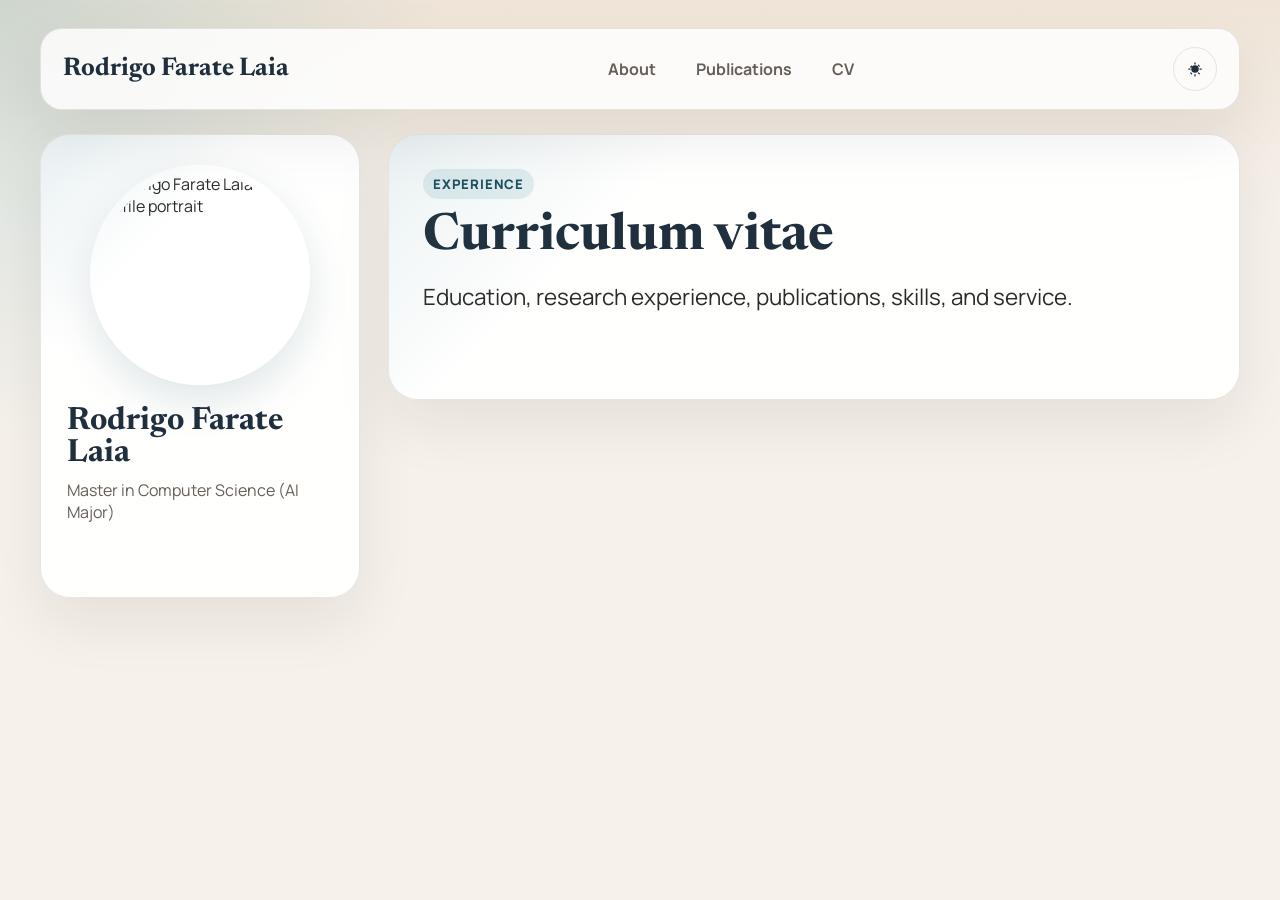
==== cv.html @ d70b2042 "website" ====
<!DOCTYPE html>
<html lang="en">
  <head>
    <meta charset="UTF-8" />
    <meta name="viewport" content="width=device-width, initial-scale=1.0" />
    <title>CV | Rodrigo Farate Laia</title>
    <meta
      name="description"
      content="Curriculum vitae of Rodrigo Farate Laia."
    />
    <link rel="preconnect" href="https://fonts.googleapis.com" />
    <link rel="preconnect" href="https://fonts.gstatic.com" crossorigin />
    <link
      href="https://fonts.googleapis.com/css2?family=Manrope:wght@400;500;700;800&family=Newsreader:opsz,wght@6..72,600;6..72,700&display=swap"
      rel="stylesheet"
    />
    <link rel="stylesheet" href="assets/css/site.css" />
    <script type="module" src="assets/js/main.js"></script>
  </head>
  <body data-page="cv">
    <div class="site-shell">
      <header class="topbar">
        <a class="brand" href="index.html" data-site-name>Rodrigo Farate Laia</a>
        <nav class="nav-links" aria-label="Primary">
          <a href="index.html" data-nav="home">About</a>
          <a href="publications.html" data-nav="publications">Publications</a>
          <a href="cv.html" data-nav="cv">CV</a>
        </nav>
        <button
          class="theme-toggle"
          type="button"
          aria-label="Toggle color theme"
          data-theme-toggle
        >
          <svg
            class="theme-toggle__icon"
            viewBox="0 0 24 24"
            aria-hidden="true"
          >
            <path
              d="M12 3.75a.75.75 0 0 1 .75.75v1.5a.75.75 0 0 1-1.5 0V4.5a.75.75 0 0 1 .75-.75Zm0 12.75a4.5 4.5 0 1 0 0-9 4.5 4.5 0 0 0 0 9Zm7.5-5.25a.75.75 0 0 1 0 1.5H18a.75.75 0 0 1 0-1.5h1.5Zm-13.5 0a.75.75 0 0 1 0 1.5H4.5a.75.75 0 0 1 0-1.5H6Zm9.546-4.296a.75.75 0 0 1 1.061 0l1.06 1.06a.75.75 0 1 1-1.06 1.061l-1.06-1.06a.75.75 0 0 1 0-1.061Zm-9.193 9.193a.75.75 0 0 1 1.06 0l1.061 1.06a.75.75 0 0 1-1.06 1.061l-1.061-1.06a.75.75 0 0 1 0-1.061Zm11.314 1.06a.75.75 0 1 1-1.06 1.061l-1.061-1.06a.75.75 0 0 1 1.06-1.061l1.061 1.06Zm-9.193-9.193a.75.75 0 0 1 0 1.061l-1.06 1.06a.75.75 0 0 1-1.061-1.06l1.06-1.061a.75.75 0 0 1 1.061 0ZM12 18a.75.75 0 0 1 .75.75v1.5a.75.75 0 0 1-1.5 0v-1.5A.75.75 0 0 1 12 18Z"
            />
          </svg>
        </button>
      </header>

      <main class="page-layout">
        <aside class="sidebar">
          <section class="profile-card">
            <div class="avatar-frame">
              <img
                class="avatar-image"
                src="Rodrigo_Laia.jpg"
                alt="Rodrigo Farate Laia profile portrait"
                data-profile-image
              />
            </div>
            <h1 class="profile-name" data-profile-name>Rodrigo Farate Laia</h1>
            <p class="profile-role" data-profile-title>
              Master in Computer Science (AI Major)
            </p>
            <ul class="meta-list" data-profile-meta></ul>
            <div class="social-links" data-profile-links></div>
          </section>
        </aside>

        <section class="content-card">
          <span class="eyebrow">Experience</span>
          <h2 class="section-title">Curriculum vitae</h2>
          <p class="lead">
            Education, research experience, publications, skills, and service.
          </p>
          <div class="content-actions" data-cv-actions></div>
          <div class="cv-sections" data-cv-sections></div>
        </section>
      </main>
    </div>
  </body>
</html>
---- assets/css/site.css ----
:root {
  color-scheme: light;
  --bg: #f6f1eb;
  --bg-accent: #efe4d7;
  --surface: rgba(255, 255, 255, 0.82);
  --surface-strong: rgba(255, 255, 255, 0.95);
  --border: rgba(66, 52, 36, 0.12);
  --text: #2c2a27;
  --muted: #665f57;
  --heading: #1f2f3d;
  --accent: #2f7b8d;
  --accent-strong: #194d5e;
  --shadow: 0 24px 60px rgba(26, 22, 18, 0.08);
  --avatar-ring: rgba(255, 255, 255, 0.88);
}

[data-theme="dark"] {
  color-scheme: dark;
  --bg: #121616;
  --bg-accent: #172225;
  --surface: rgba(19, 27, 29, 0.82);
  --surface-strong: rgba(19, 27, 29, 0.95);
  --border: rgba(205, 218, 222, 0.14);
  --text: #e8ecec;
  --muted: #a8b7b9;
  --heading: #f4f6f6;
  --accent: #7dd4e4;
  --accent-strong: #c4eef6;
  --shadow: 0 30px 70px rgba(0, 0, 0, 0.35);
  --avatar-ring: rgba(18, 22, 22, 0.88);
}

*,
*::before,
*::after {
  box-sizing: border-box;
}

html {
  scroll-behavior: smooth;
}

body {
  margin: 0;
  min-height: 100vh;
  font-family: "Manrope", sans-serif;
  color: var(--text);
  background:
    radial-gradient(circle at top left, rgba(89, 163, 171, 0.22), transparent 28%),
    linear-gradient(180deg, var(--bg-accent) 0%, var(--bg) 24%, var(--bg) 100%);
}

a {
  color: inherit;
  text-decoration: none;
}

.lead a,
.prose a,
.publication-card a:not(.chip-link),
.cv-entry a {
  color: var(--accent);
  text-decoration: underline;
  text-decoration-thickness: 1.5px;
  text-underline-offset: 0.16em;
}

img {
  display: block;
  max-width: 100%;
}

.site-shell {
  width: min(1200px, calc(100% - 32px));
  margin: 0 auto;
  padding: 28px 0 56px;
}

.topbar {
  position: sticky;
  top: 16px;
  z-index: 10;
  display: flex;
  align-items: center;
  justify-content: space-between;
  gap: 20px;
  margin-bottom: 24px;
  padding: 18px 22px;
  border: 1px solid var(--border);
  border-radius: 22px;
  background: var(--surface);
  backdrop-filter: blur(18px);
  box-shadow: var(--shadow);
}

.brand {
  font-family: "Newsreader", serif;
  font-size: clamp(1.45rem, 2vw, 1.85rem);
  font-weight: 700;
  color: var(--heading);
}

.nav-links {
  display: flex;
  align-items: center;
  gap: 12px;
  flex-wrap: wrap;
}

.nav-links a {
  padding: 10px 14px;
  border-radius: 999px;
  color: var(--muted);
  font-weight: 700;
  transition: background-color 180ms ease, color 180ms ease, transform 180ms ease;
}

.nav-links a:hover,
.nav-links a[aria-current="page"] {
  color: var(--heading);
  background: rgba(47, 123, 141, 0.1);
}

.theme-toggle {
  display: inline-flex;
  align-items: center;
  justify-content: center;
  width: 44px;
  height: 44px;
  border: 1px solid var(--border);
  border-radius: 50%;
  background: transparent;
  color: var(--heading);
  cursor: pointer;
  transition: transform 180ms ease, background-color 180ms ease;
}

.theme-toggle:hover {
  transform: translateY(-1px);
  background: rgba(47, 123, 141, 0.08);
}

.theme-toggle__icon {
  width: 20px;
  height: 20px;
  fill: currentColor;
}

.page-layout {
  display: grid;
  grid-template-columns: minmax(260px, 320px) minmax(0, 1fr);
  gap: 28px;
  align-items: start;
}

.sidebar {
  position: sticky;
  top: 120px;
}

.profile-card,
.content-card {
  position: relative;
  overflow: hidden;
  border: 1px solid var(--border);
  border-radius: 30px;
  background: var(--surface-strong);
  box-shadow: var(--shadow);
}

.profile-card {
  padding: 30px 26px 26px;
}

.profile-card::before,
.content-card::before {
  content: "";
  position: absolute;
  inset: 0;
  background: linear-gradient(135deg, rgba(47, 123, 141, 0.1), transparent 28%);
  pointer-events: none;
}

.avatar-frame {
  width: min(220px, 100%);
  aspect-ratio: 1;
  margin: 0 auto 20px;
  padding: 8px;
  border-radius: 50%;
  background: var(--avatar-ring);
  box-shadow: 0 16px 42px rgba(25, 77, 94, 0.14);
}

.avatar-image {
  width: 100%;
  height: 100%;
  object-fit: cover;
  border-radius: 50%;
}

.profile-name {
  margin: 0;
  font-family: "Newsreader", serif;
  font-size: 2rem;
  line-height: 1;
  color: var(--heading);
}

.profile-role {
  margin: 10px 0 24px;
  color: var(--muted);
  font-size: 1rem;
}

.meta-list {
  display: grid;
  gap: 12px;
  padding: 0;
  margin: 0 0 24px;
  list-style: none;
}

.meta-list li,
.social-links a {
  display: flex;
  align-items: center;
  gap: 12px;
  color: var(--muted);
}

.meta-icon,
.social-icon {
  width: 18px;
  height: 18px;
  fill: currentColor;
  flex: 0 0 auto;
}

.social-links {
  display: grid;
  gap: 10px;
}

.social-links a:hover {
  color: var(--accent-strong);
}

.content-card {
  padding: 34px;
}

.content-actions {
  display: flex;
  gap: 12px;
  flex-wrap: wrap;
  margin: 0 0 26px;
}

.eyebrow {
  display: inline-flex;
  margin-bottom: 12px;
  padding: 6px 10px;
  border-radius: 999px;
  background: rgba(47, 123, 141, 0.12);
  color: var(--accent-strong);
  font-size: 0.82rem;
  font-weight: 800;
  letter-spacing: 0.06em;
  text-transform: uppercase;
}

.section-title {
  margin: 0 0 16px;
  font-family: "Newsreader", serif;
  font-size: clamp(2.3rem, 4vw, 3.2rem);
  line-height: 1.02;
  color: var(--heading);
}

.lead {
  margin: 0 0 24px;
  font-size: clamp(1.12rem, 2vw, 1.4rem);
  line-height: 1.6;
  color: var(--text);
}

.prose p,
.publication-card p,
.cv-entry p {
  margin: 0 0 20px;
  color: var(--muted);
  font-size: 1.05rem;
  line-height: 1.8;
}

.prose p:last-child,
.publication-card p:last-child,
.cv-entry p:last-child {
  margin-bottom: 0;
}

.publication-list,
.cv-sections {
  display: grid;
  gap: 18px;
}

.publication-card,
.cv-section {
  padding: 22px;
  border: 1px solid var(--border);
  border-radius: 22px;
  background: rgba(255, 255, 255, 0.32);
}

[data-theme="dark"] .publication-card,
[data-theme="dark"] .cv-section {
  background: rgba(12, 18, 19, 0.42);
}

.publication-card h3,
.cv-section h3 {
  margin: 0 0 8px;
  font-size: 1.15rem;
  line-height: 1.45;
  color: var(--heading);
}

.publication-meta {
  margin-bottom: 14px;
  font-size: 0.96rem;
  color: var(--muted);
}

.publication-links {
  display: flex;
  gap: 10px;
  flex-wrap: wrap;
}

.chip-link {
  display: inline-flex;
  align-items: center;
  justify-content: center;
  padding: 8px 12px;
  border-radius: 999px;
  background: rgba(47, 123, 141, 0.12);
  color: var(--accent-strong);
  font-size: 0.92rem;
  font-weight: 800;
}

.primary-link {
  display: inline-flex;
  align-items: center;
  justify-content: center;
  padding: 10px 14px;
  border-radius: 999px;
  background: var(--heading);
  color: #fff;
  font-size: 0.95rem;
  font-weight: 800;
}

[data-theme="dark"] .primary-link {
  color: #0f1414;
  background: var(--accent-strong);
}

.cv-section + .cv-section {
  margin-top: 2px;
}

.cv-entry + .cv-entry {
  margin-top: 18px;
  padding-top: 18px;
  border-top: 1px solid var(--border);
}

.cv-entry__header {
  display: flex;
  justify-content: space-between;
  gap: 16px;
  flex-wrap: wrap;
  margin-bottom: 6px;
}

.cv-entry__title {
  font-weight: 800;
  color: var(--heading);
}

.cv-entry__place {
  font-weight: 700;
  color: var(--muted);
}

.cv-entry__period {
  color: var(--muted);
  font-weight: 700;
}

.cv-detail-list {
  margin: 0;
  padding-left: 20px;
  color: var(--muted);
}

.cv-detail-list li + li {
  margin-top: 8px;
}

@media (max-width: 920px) {
  .topbar {
    flex-wrap: wrap;
    justify-content: center;
  }

  .brand {
    width: 100%;
    text-align: center;
  }

  .page-layout {
    grid-template-columns: 1fr;
  }

  .sidebar {
    position: static;
  }
}

@media (max-width: 640px) {
  .site-shell {
    width: min(100% - 20px, 1200px);
    padding-top: 18px;
  }

  .topbar,
  .content-card,
  .profile-card {
    border-radius: 24px;
  }

  .content-card {
    padding: 26px 20px;
  }

  .nav-links {
    justify-content: center;
  }
}
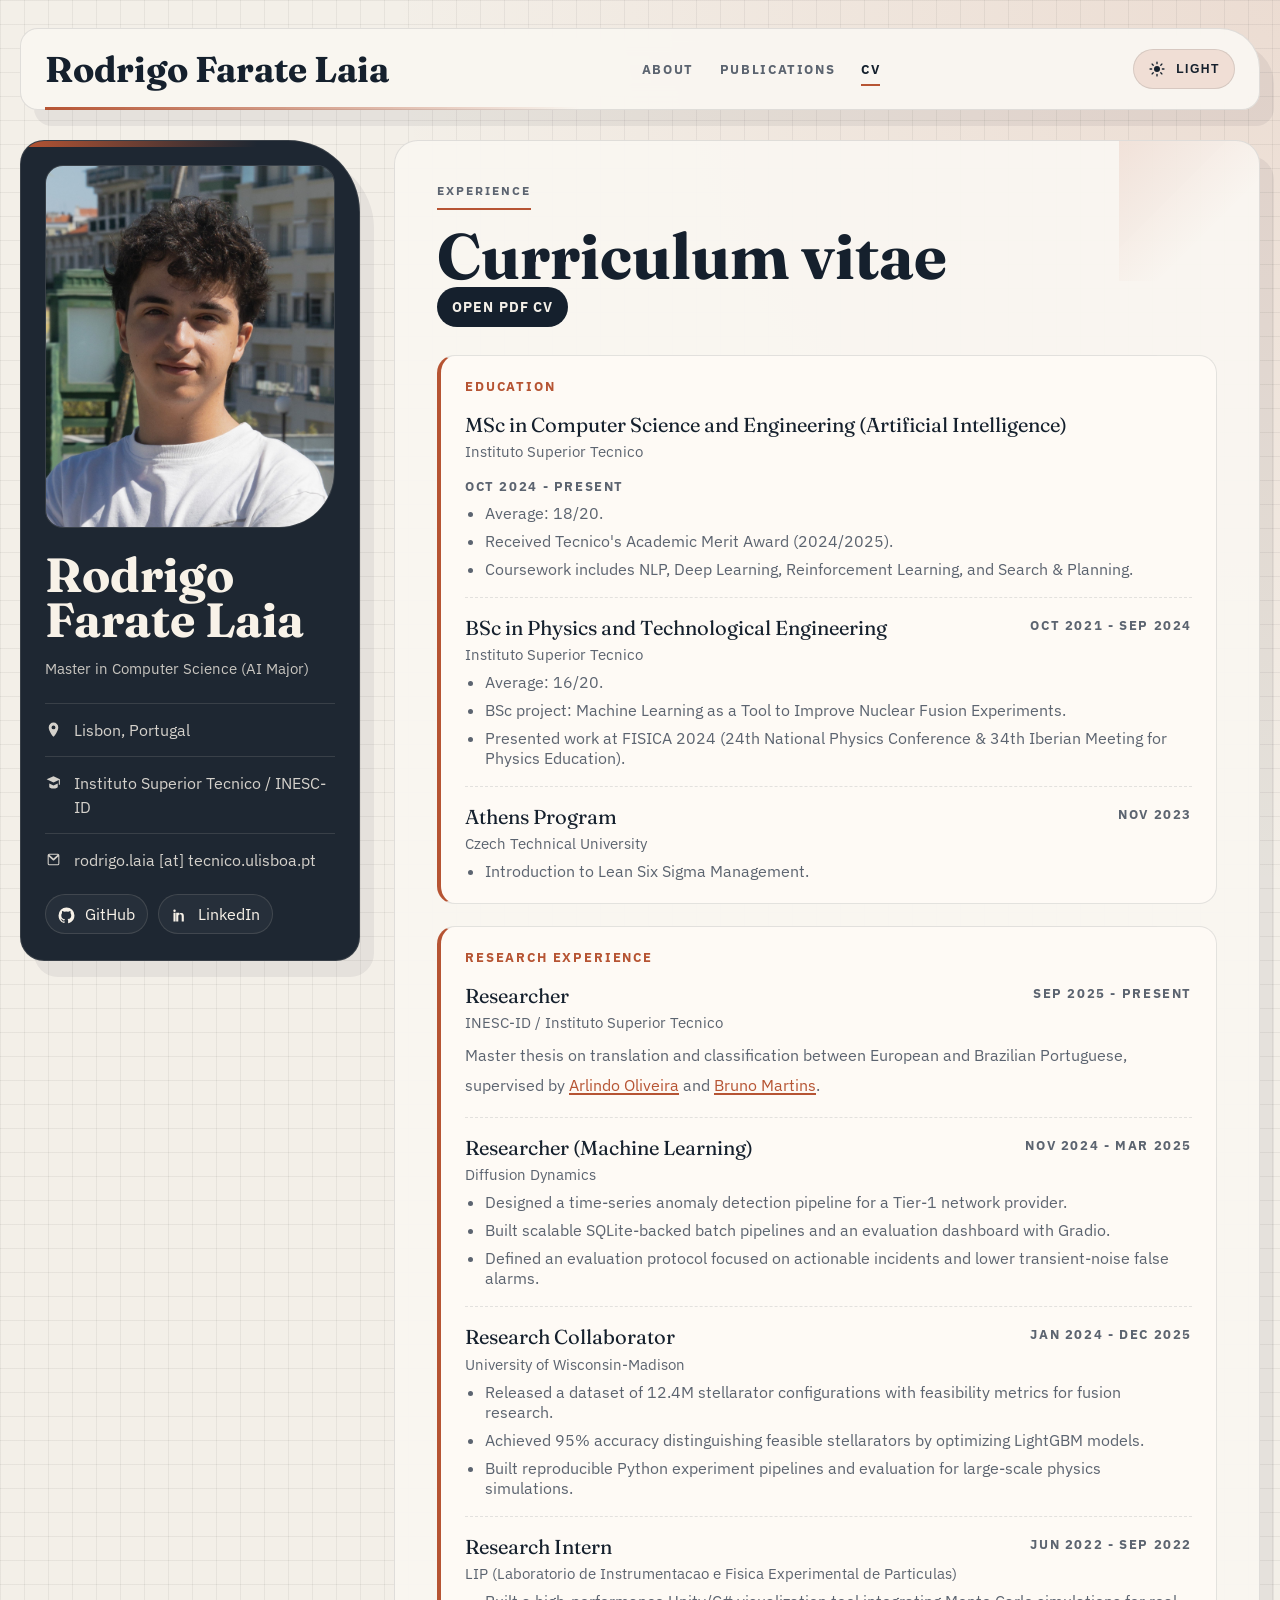
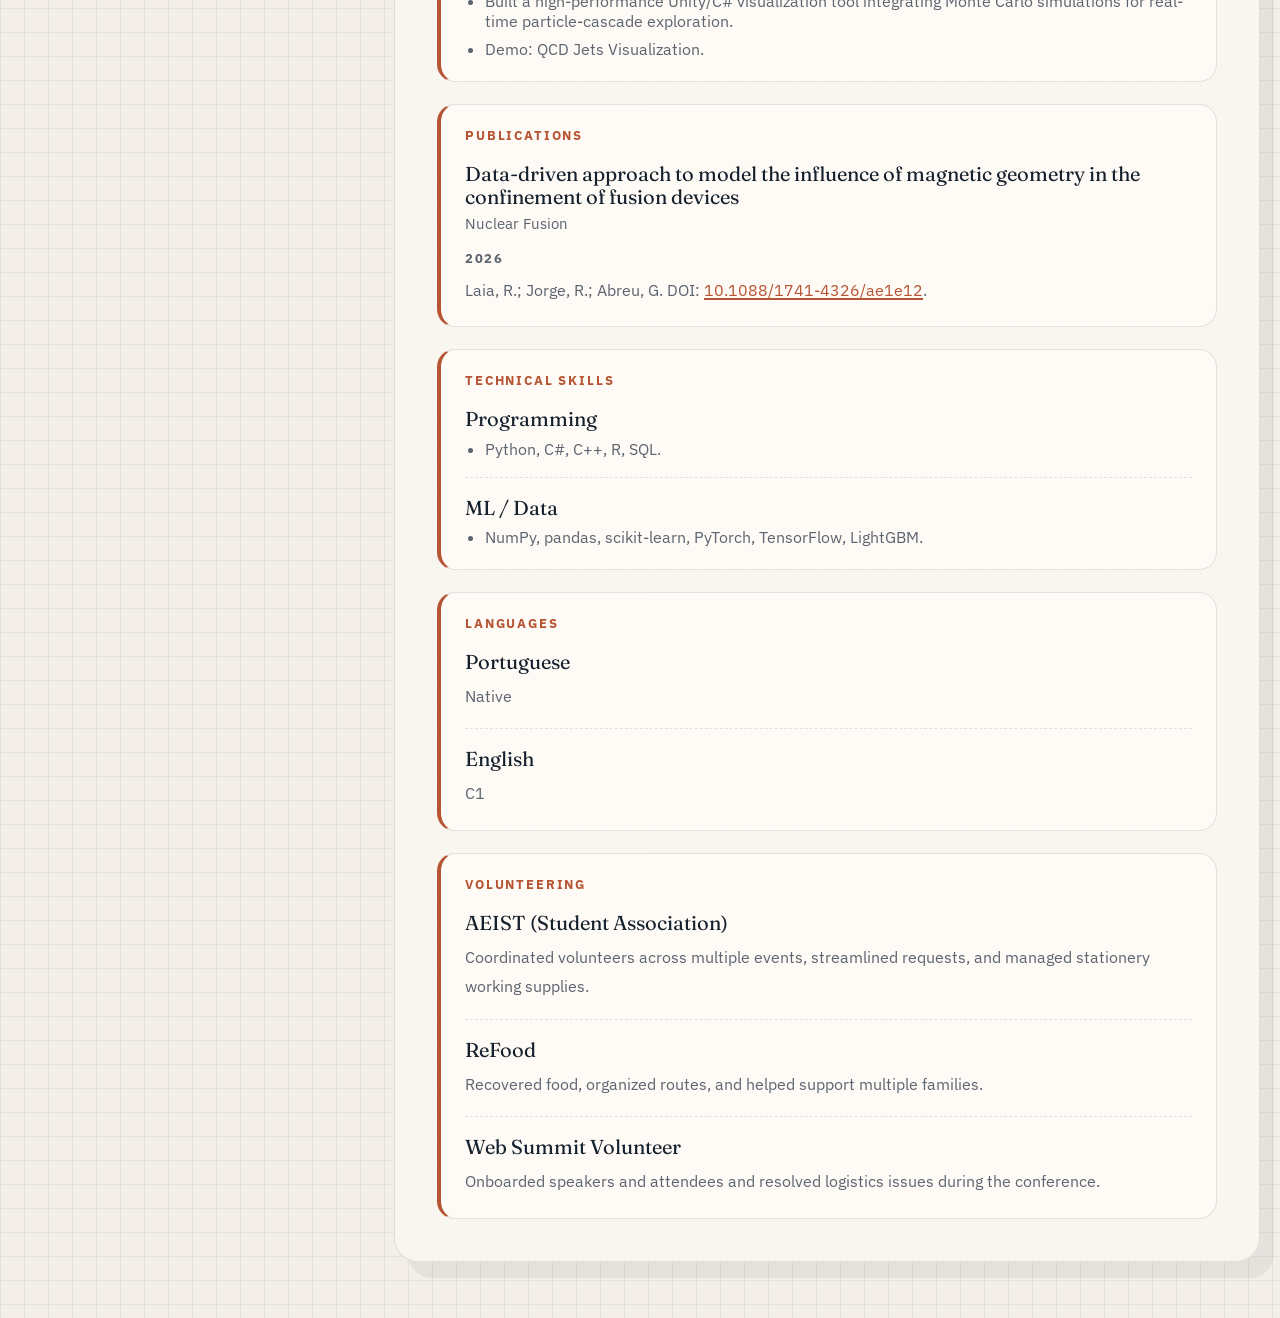
==== commit ed5bd2ee: "webiste tweaks" ====
--- a/cv.html
+++ b/cv.html
@@ -6,12 +6,12 @@
     <title>CV | Rodrigo Farate Laia</title>
     <meta
       name="description"
-      content="Curriculum vitae of Rodrigo Farate Laia."
+      content="Curriculum Vitae"
     />
     <link rel="preconnect" href="https://fonts.googleapis.com" />
     <link rel="preconnect" href="https://fonts.gstatic.com" crossorigin />
     <link
-      href="https://fonts.googleapis.com/css2?family=Manrope:wght@400;500;700;800&family=Newsreader:opsz,wght@6..72,600;6..72,700&display=swap"
+      href="https://fonts.googleapis.com/css2?family=Fraunces:opsz,wght@9..144,600;9..144,700&family=IBM+Plex+Sans:wght@400;500;600;700&display=swap"
       rel="stylesheet"
     />
     <link rel="stylesheet" href="assets/css/site.css" />
@@ -32,15 +32,8 @@
           aria-label="Toggle color theme"
           data-theme-toggle
         >
-          <svg
-            class="theme-toggle__icon"
-            viewBox="0 0 24 24"
-            aria-hidden="true"
-          >
-            <path
-              d="M12 3.75a.75.75 0 0 1 .75.75v1.5a.75.75 0 0 1-1.5 0V4.5a.75.75 0 0 1 .75-.75Zm0 12.75a4.5 4.5 0 1 0 0-9 4.5 4.5 0 0 0 0 9Zm7.5-5.25a.75.75 0 0 1 0 1.5H18a.75.75 0 0 1 0-1.5h1.5Zm-13.5 0a.75.75 0 0 1 0 1.5H4.5a.75.75 0 0 1 0-1.5H6Zm9.546-4.296a.75.75 0 0 1 1.061 0l1.06 1.06a.75.75 0 1 1-1.06 1.061l-1.06-1.06a.75.75 0 0 1 0-1.061Zm-9.193 9.193a.75.75 0 0 1 1.06 0l1.061 1.06a.75.75 0 0 1-1.06 1.061l-1.061-1.06a.75.75 0 0 1 0-1.061Zm11.314 1.06a.75.75 0 1 1-1.06 1.061l-1.061-1.06a.75.75 0 0 1 1.06-1.061l1.061 1.06Zm-9.193-9.193a.75.75 0 0 1 0 1.061l-1.06 1.06a.75.75 0 0 1-1.061-1.06l1.06-1.061a.75.75 0 0 1 1.061 0ZM12 18a.75.75 0 0 1 .75.75v1.5a.75.75 0 0 1-1.5 0v-1.5A.75.75 0 0 1 12 18Z"
-            />
-          </svg>
+          <span class="theme-toggle__icon-wrap" data-theme-icon aria-hidden="true"></span>
+          <span class="theme-toggle__text" data-theme-label>Light</span>
         </button>
       </header>
 
@@ -67,9 +60,7 @@
         <section class="content-card">
           <span class="eyebrow">Experience</span>
           <h2 class="section-title">Curriculum vitae</h2>
-          <p class="lead">
-            Education, research experience, publications, skills, and service.
-          </p>
+
           <div class="content-actions" data-cv-actions></div>
           <div class="cv-sections" data-cv-sections></div>
         </section>
--- a/assets/css/site.css
+++ b/assets/css/site.css
@@ -1,33 +1,37 @@
 :root {
   color-scheme: light;
-  --bg: #f6f1eb;
-  --bg-accent: #efe4d7;
-  --surface: rgba(255, 255, 255, 0.82);
-  --surface-strong: rgba(255, 255, 255, 0.95);
-  --border: rgba(66, 52, 36, 0.12);
-  --text: #2c2a27;
-  --muted: #665f57;
-  --heading: #1f2f3d;
-  --accent: #2f7b8d;
-  --accent-strong: #194d5e;
-  --shadow: 0 24px 60px rgba(26, 22, 18, 0.08);
-  --avatar-ring: rgba(255, 255, 255, 0.88);
+  --bg: #f3efe8;
+  --grid: rgba(24, 28, 33, 0.06);
+  --surface: rgba(249, 246, 241, 0.96);
+  --surface-soft: rgba(255, 252, 247, 0.78);
+  --panel: #1e2732;
+  --panel-border: rgba(255, 244, 228, 0.12);
+  --panel-text: #f8f2e8;
+  --text: #28303a;
+  --muted: #5c6470;
+  --heading: #15202d;
+  --accent: #b65433;
+  --accent-soft: rgba(182, 84, 51, 0.14);
+  --border: rgba(33, 41, 52, 0.12);
+  --shadow: 14px 16px 0 rgba(24, 28, 33, 0.06);
 }
 
 [data-theme="dark"] {
   color-scheme: dark;
-  --bg: #121616;
-  --bg-accent: #172225;
-  --surface: rgba(19, 27, 29, 0.82);
-  --surface-strong: rgba(19, 27, 29, 0.95);
-  --border: rgba(205, 218, 222, 0.14);
-  --text: #e8ecec;
-  --muted: #a8b7b9;
-  --heading: #f4f6f6;
-  --accent: #7dd4e4;
-  --accent-strong: #c4eef6;
-  --shadow: 0 30px 70px rgba(0, 0, 0, 0.35);
-  --avatar-ring: rgba(18, 22, 22, 0.88);
+  --bg: #0f141a;
+  --grid: rgba(255, 245, 232, 0.05);
+  --surface: rgba(19, 26, 35, 0.95);
+  --surface-soft: rgba(26, 35, 45, 0.9);
+  --panel: #171d25;
+  --panel-border: rgba(255, 244, 228, 0.08);
+  --panel-text: #f4ebde;
+  --text: #e6e0d7;
+  --muted: #a8a098;
+  --heading: #fff7ef;
+  --accent: #ef8a62;
+  --accent-soft: rgba(239, 138, 98, 0.16);
+  --border: rgba(255, 245, 232, 0.12);
+  --shadow: 18px 18px 0 rgba(0, 0, 0, 0.22);
 }
 
 *,
@@ -43,11 +47,14 @@
 body {
   margin: 0;
   min-height: 100vh;
-  font-family: "Manrope", sans-serif;
+  font-family: "IBM Plex Sans", sans-serif;
   color: var(--text);
   background:
-    radial-gradient(circle at top left, rgba(89, 163, 171, 0.22), transparent 28%),
-    linear-gradient(180deg, var(--bg-accent) 0%, var(--bg) 24%, var(--bg) 100%);
+    linear-gradient(var(--grid) 1px, transparent 1px),
+    linear-gradient(90deg, var(--grid) 1px, transparent 1px),
+    radial-gradient(circle at top right, rgba(182, 84, 51, 0.12), transparent 28%),
+    var(--bg);
+  background-size: 24px 24px, 24px 24px, auto, auto;
 }
 
 a {
@@ -62,7 +69,7 @@
   color: var(--accent);
   text-decoration: underline;
   text-decoration-thickness: 1.5px;
-  text-underline-offset: 0.16em;
+  text-underline-offset: 0.14em;
 }
 
 img {
@@ -71,65 +78,96 @@
 }
 
 .site-shell {
-  width: min(1200px, calc(100% - 32px));
+  width: min(1280px, calc(100% - 40px));
   margin: 0 auto;
   padding: 28px 0 56px;
 }
 
 .topbar {
   position: sticky;
-  top: 16px;
-  z-index: 10;
-  display: flex;
+  top: 18px;
+  z-index: 20;
+  display: grid;
+  grid-template-columns: auto 1fr auto;
   align-items: center;
-  justify-content: space-between;
-  gap: 20px;
-  margin-bottom: 24px;
-  padding: 18px 22px;
+  gap: 24px;
+  margin-bottom: 30px;
+  padding: 20px 24px;
   border: 1px solid var(--border);
-  border-radius: 22px;
+  border-radius: 18px 40px 18px 18px;
   background: var(--surface);
-  backdrop-filter: blur(18px);
   box-shadow: var(--shadow);
+  backdrop-filter: blur(10px);
+}
+
+.topbar::after {
+  content: "";
+  position: absolute;
+  left: 24px;
+  right: 24px;
+  bottom: -1px;
+  height: 3px;
+  background: linear-gradient(90deg, var(--accent), transparent 45%);
 }
 
 .brand {
-  font-family: "Newsreader", serif;
-  font-size: clamp(1.45rem, 2vw, 1.85rem);
-  font-weight: 700;
+  font-family: "Fraunces", serif;
+  font-size: clamp(1.8rem, 2.8vw, 2.5rem);
+  font-weight: 700;
+  line-height: 0.95;
   color: var(--heading);
 }
 
 .nav-links {
   display: flex;
   align-items: center;
-  gap: 12px;
+  justify-content: center;
+  gap: 26px;
   flex-wrap: wrap;
 }
 
 .nav-links a {
-  padding: 10px 14px;
-  border-radius: 999px;
-  color: var(--muted);
-  font-weight: 700;
-  transition: background-color 180ms ease, color 180ms ease, transform 180ms ease;
+  position: relative;
+  padding: 8px 0;
+  color: var(--muted);
+  font-size: 0.84rem;
+  font-weight: 700;
+  letter-spacing: 0.12em;
+  text-transform: uppercase;
+  transition: color 180ms ease;
+}
+
+.nav-links a::after {
+  content: "";
+  position: absolute;
+  left: 0;
+  bottom: 0;
+  width: 100%;
+  height: 2px;
+  background: var(--accent);
+  transform: scaleX(0);
+  transform-origin: left;
+  transition: transform 180ms ease;
 }
 
 .nav-links a:hover,
 .nav-links a[aria-current="page"] {
   color: var(--heading);
-  background: rgba(47, 123, 141, 0.1);
+}
+
+.nav-links a:hover::after,
+.nav-links a[aria-current="page"]::after {
+  transform: scaleX(1);
 }
 
 .theme-toggle {
   display: inline-flex;
   align-items: center;
-  justify-content: center;
-  width: 44px;
-  height: 44px;
+  gap: 10px;
+  padding: 10px 14px;
   border: 1px solid var(--border);
-  border-radius: 50%;
-  background: transparent;
+  border-radius: 999px;
+  background: var(--accent-soft);
   color: var(--heading);
   cursor: pointer;
   transition: transform 180ms ease, background-color 180ms ease;
@@ -137,159 +175,217 @@
 
 .theme-toggle:hover {
   transform: translateY(-1px);
-  background: rgba(47, 123, 141, 0.08);
+}
+
+.theme-toggle__icon-wrap {
+  display: inline-flex;
+  align-items: center;
+  justify-content: center;
+  width: 18px;
+  height: 18px;
 }
 
 .theme-toggle__icon {
-  width: 20px;
-  height: 20px;
+  width: 18px;
+  height: 18px;
+  fill: none;
+  stroke: currentColor;
+  stroke-width: 1.8;
+  stroke-linecap: round;
+  stroke-linejoin: round;
+}
+
+.theme-toggle__icon circle:first-child {
   fill: currentColor;
+  stroke: none;
+}
+
+.theme-toggle__text {
+  font-size: 0.76rem;
+  font-weight: 700;
+  letter-spacing: 0.12em;
+  text-transform: uppercase;
 }
 
 .page-layout {
   display: grid;
-  grid-template-columns: minmax(260px, 320px) minmax(0, 1fr);
-  gap: 28px;
+  grid-template-columns: minmax(280px, 340px) minmax(0, 1fr);
+  gap: 34px;
   align-items: start;
 }
 
 .sidebar {
   position: sticky;
-  top: 120px;
-}
-
-.profile-card,
-.content-card {
+  top: 126px;
+}
+
+.profile-card {
   position: relative;
   overflow: hidden;
-  border: 1px solid var(--border);
-  border-radius: 30px;
-  background: var(--surface-strong);
+  padding: 24px 24px 26px;
+  border: 1px solid var(--panel-border);
+  border-radius: 24px 72px 24px 24px;
+  background: var(--panel);
+  color: var(--panel-text);
   box-shadow: var(--shadow);
 }
 
-.profile-card {
-  padding: 30px 26px 26px;
-}
-
-.profile-card::before,
-.content-card::before {
+.profile-card::before {
   content: "";
   position: absolute;
-  inset: 0;
-  background: linear-gradient(135deg, rgba(47, 123, 141, 0.1), transparent 28%);
-  pointer-events: none;
+  inset: 0 0 auto 0;
+  height: 6px;
+  background: linear-gradient(90deg, var(--accent), transparent 70%);
 }
 
 .avatar-frame {
-  width: min(220px, 100%);
-  aspect-ratio: 1;
-  margin: 0 auto 20px;
-  padding: 8px;
-  border-radius: 50%;
-  background: var(--avatar-ring);
-  box-shadow: 0 16px 42px rgba(25, 77, 94, 0.14);
+  width: 100%;
+  aspect-ratio: 4 / 5;
+  margin: 0 0 24px;
+  overflow: hidden;
+  border: 1px solid var(--panel-border);
+  border-radius: 18px 18px 56px 18px;
 }
 
 .avatar-image {
   width: 100%;
   height: 100%;
   object-fit: cover;
-  border-radius: 50%;
 }
 
 .profile-name {
   margin: 0;
-  font-family: "Newsreader", serif;
-  font-size: 2rem;
-  line-height: 1;
-  color: var(--heading);
+  font-family: "Fraunces", serif;
+  font-size: clamp(2.1rem, 4vw, 3rem);
+  line-height: 0.95;
+  color: var(--panel-text);
 }
 
 .profile-role {
-  margin: 10px 0 24px;
-  color: var(--muted);
-  font-size: 1rem;
+  margin: 14px 0 24px;
+  color: rgba(248, 242, 232, 0.78);
+  font-size: 0.95rem;
+  line-height: 1.5;
 }
 
 .meta-list {
   display: grid;
+  gap: 14px;
+  padding: 0;
+  margin: 0 0 22px;
+  list-style: none;
+}
+
+.meta-list li {
+  display: flex;
+  align-items: flex-start;
   gap: 12px;
-  padding: 0;
-  margin: 0 0 24px;
-  list-style: none;
-}
-
-.meta-list li,
-.social-links a {
-  display: flex;
-  align-items: center;
-  gap: 12px;
-  color: var(--muted);
+  padding-top: 14px;
+  border-top: 1px solid var(--panel-border);
+  color: rgba(248, 242, 232, 0.84);
+  line-height: 1.5;
+}
+
+.meta-list li a {
+  text-decoration: underline;
+  text-decoration-thickness: 1px;
+  text-underline-offset: 0.16em;
 }
 
 .meta-icon,
 .social-icon {
-  width: 18px;
-  height: 18px;
+  width: 17px;
+  height: 17px;
+  flex: 0 0 auto;
   fill: currentColor;
-  flex: 0 0 auto;
+  margin-top: 3px;
 }
 
 .social-links {
-  display: grid;
+  display: flex;
+  flex-wrap: wrap;
   gap: 10px;
 }
 
+.social-links a {
+  display: inline-flex;
+  align-items: center;
+  gap: 10px;
+  padding: 9px 12px;
+  border: 1px solid var(--panel-border);
+  border-radius: 999px;
+  color: var(--panel-text);
+  background: rgba(255, 255, 255, 0.04);
+  transition: background-color 180ms ease, border-color 180ms ease;
+}
+
 .social-links a:hover {
-  color: var(--accent-strong);
+  border-color: rgba(255, 255, 255, 0.2);
+  background: rgba(255, 255, 255, 0.08);
 }
 
 .content-card {
-  padding: 34px;
+  position: relative;
+  overflow: hidden;
+  padding: 38px 42px 42px;
+  border: 1px solid var(--border);
+  border-radius: 24px;
+  background: var(--surface);
+  box-shadow: var(--shadow);
+}
+
+.content-card::before {
+  content: "";
+  position: absolute;
+  top: 0;
+  right: 0;
+  width: 140px;
+  height: 140px;
+  background: linear-gradient(135deg, rgba(182, 84, 51, 0.12), transparent 65%);
 }
 
 .content-actions {
   display: flex;
   gap: 12px;
   flex-wrap: wrap;
-  margin: 0 0 26px;
+  margin: 0 0 28px;
 }
 
 .eyebrow {
-  display: inline-flex;
-  margin-bottom: 12px;
-  padding: 6px 10px;
-  border-radius: 999px;
-  background: rgba(47, 123, 141, 0.12);
-  color: var(--accent-strong);
-  font-size: 0.82rem;
-  font-weight: 800;
-  letter-spacing: 0.06em;
+  display: inline-block;
+  margin-bottom: 16px;
+  padding-bottom: 10px;
+  border-bottom: 2px solid var(--accent);
+  color: var(--muted);
+  font-size: 0.78rem;
+  font-weight: 700;
+  letter-spacing: 0.16em;
   text-transform: uppercase;
 }
 
 .section-title {
-  margin: 0 0 16px;
-  font-family: "Newsreader", serif;
-  font-size: clamp(2.3rem, 4vw, 3.2rem);
-  line-height: 1.02;
+  margin: 0;
+  font-family: "Fraunces", serif;
+  font-size: clamp(3rem, 5vw, 4.4rem);
+  line-height: 0.95;
   color: var(--heading);
 }
 
 .lead {
-  margin: 0 0 24px;
-  font-size: clamp(1.12rem, 2vw, 1.4rem);
+  max-width: 850px;
+  margin: 28px 0 22px;
+  color: var(--text);
+  font-size: clamp(1.12rem, 2vw, 1.42rem);
   line-height: 1.6;
-  color: var(--text);
 }
 
 .prose p,
 .publication-card p,
 .cv-entry p {
-  margin: 0 0 20px;
-  color: var(--muted);
-  font-size: 1.05rem;
+  margin: 0 0 18px;
+  max-width: 72ch;
+  color: var(--muted);
+  font-size: 1.02rem;
   line-height: 1.8;
 }
 
@@ -302,34 +398,41 @@
 .publication-list,
 .cv-sections {
   display: grid;
-  gap: 18px;
+  gap: 22px;
 }
 
 .publication-card,
 .cv-section {
-  padding: 22px;
+  padding: 22px 24px;
   border: 1px solid var(--border);
-  border-radius: 22px;
-  background: rgba(255, 255, 255, 0.32);
-}
-
-[data-theme="dark"] .publication-card,
-[data-theme="dark"] .cv-section {
-  background: rgba(12, 18, 19, 0.42);
-}
-
-.publication-card h3,
+  border-left: 4px solid var(--accent);
+  border-radius: 18px;
+  background: var(--surface-soft);
+}
+
+.publication-card h3 {
+  margin: 0 0 8px;
+  font-family: "Fraunces", serif;
+  font-size: 1.55rem;
+  line-height: 1.2;
+  color: var(--heading);
+}
+
 .cv-section h3 {
-  margin: 0 0 8px;
-  font-size: 1.15rem;
-  line-height: 1.45;
-  color: var(--heading);
+  margin: 0 0 18px;
+  color: var(--accent);
+  font-size: 0.82rem;
+  font-weight: 700;
+  letter-spacing: 0.14em;
+  text-transform: uppercase;
 }
 
 .publication-meta {
   margin-bottom: 14px;
-  font-size: 0.96rem;
-  color: var(--muted);
+  color: var(--muted);
+  font-size: 0.9rem;
+  letter-spacing: 0.04em;
+  text-transform: uppercase;
 }
 
 .publication-links {
@@ -338,43 +441,37 @@
   flex-wrap: wrap;
 }
 
-.chip-link {
-  display: inline-flex;
-  align-items: center;
-  justify-content: center;
-  padding: 8px 12px;
-  border-radius: 999px;
-  background: rgba(47, 123, 141, 0.12);
-  color: var(--accent-strong);
-  font-size: 0.92rem;
-  font-weight: 800;
-}
-
+.chip-link,
 .primary-link {
   display: inline-flex;
   align-items: center;
   justify-content: center;
   padding: 10px 14px;
+  border: 1px solid var(--border);
   border-radius: 999px;
+  color: var(--heading);
+  font-size: 0.86rem;
+  font-weight: 700;
+  letter-spacing: 0.08em;
+  text-transform: uppercase;
+  background: var(--accent-soft);
+}
+
+.primary-link {
   background: var(--heading);
-  color: #fff;
-  font-size: 0.95rem;
-  font-weight: 800;
+  color: var(--bg);
 }
 
 [data-theme="dark"] .primary-link {
-  color: #0f1414;
-  background: var(--accent-strong);
-}
-
-.cv-section + .cv-section {
-  margin-top: 2px;
+  color: var(--heading);
+  background: var(--accent);
+  border-color: transparent;
 }
 
 .cv-entry + .cv-entry {
   margin-top: 18px;
   padding-top: 18px;
-  border-top: 1px solid var(--border);
+  border-top: 1px dashed var(--border);
 }
 
 .cv-entry__header {
@@ -382,22 +479,28 @@
   justify-content: space-between;
   gap: 16px;
   flex-wrap: wrap;
-  margin-bottom: 6px;
+  margin-bottom: 8px;
 }
 
 .cv-entry__title {
-  font-weight: 800;
-  color: var(--heading);
+  color: var(--heading);
+  font-family: "Fraunces", serif;
+  font-size: 1.26rem;
+  line-height: 1.15;
 }
 
 .cv-entry__place {
-  font-weight: 700;
-  color: var(--muted);
+  margin-top: 5px;
+  color: var(--muted);
+  font-size: 0.96rem;
 }
 
 .cv-entry__period {
   color: var(--muted);
-  font-weight: 700;
+  font-size: 0.84rem;
+  font-weight: 700;
+  letter-spacing: 0.12em;
+  text-transform: uppercase;
 }
 
 .cv-detail-list {
@@ -410,15 +513,15 @@
   margin-top: 8px;
 }
 
-@media (max-width: 920px) {
+@media (max-width: 980px) {
   .topbar {
-    flex-wrap: wrap;
-    justify-content: center;
-  }
-
-  .brand {
-    width: 100%;
-    text-align: center;
+    grid-template-columns: 1fr;
+    justify-items: start;
+  }
+
+  .nav-links {
+    justify-content: flex-start;
+    gap: 18px;
   }
 
   .page-layout {
@@ -432,21 +535,30 @@
 
 @media (max-width: 640px) {
   .site-shell {
-    width: min(100% - 20px, 1200px);
+    width: min(100% - 20px, 1280px);
     padding-top: 18px;
   }
 
   .topbar,
   .content-card,
   .profile-card {
-    border-radius: 24px;
+    box-shadow: 10px 12px 0 rgba(24, 28, 33, 0.08);
   }
 
   .content-card {
-    padding: 26px 20px;
-  }
-
-  .nav-links {
-    justify-content: center;
-  }
-}
+    padding: 28px 22px 30px;
+  }
+
+  .profile-card {
+    padding: 20px;
+    border-radius: 18px 36px 18px 18px;
+  }
+
+  .avatar-frame {
+    border-radius: 16px 16px 34px 16px;
+  }
+
+  .theme-toggle__text {
+    display: none;
+  }
+}
